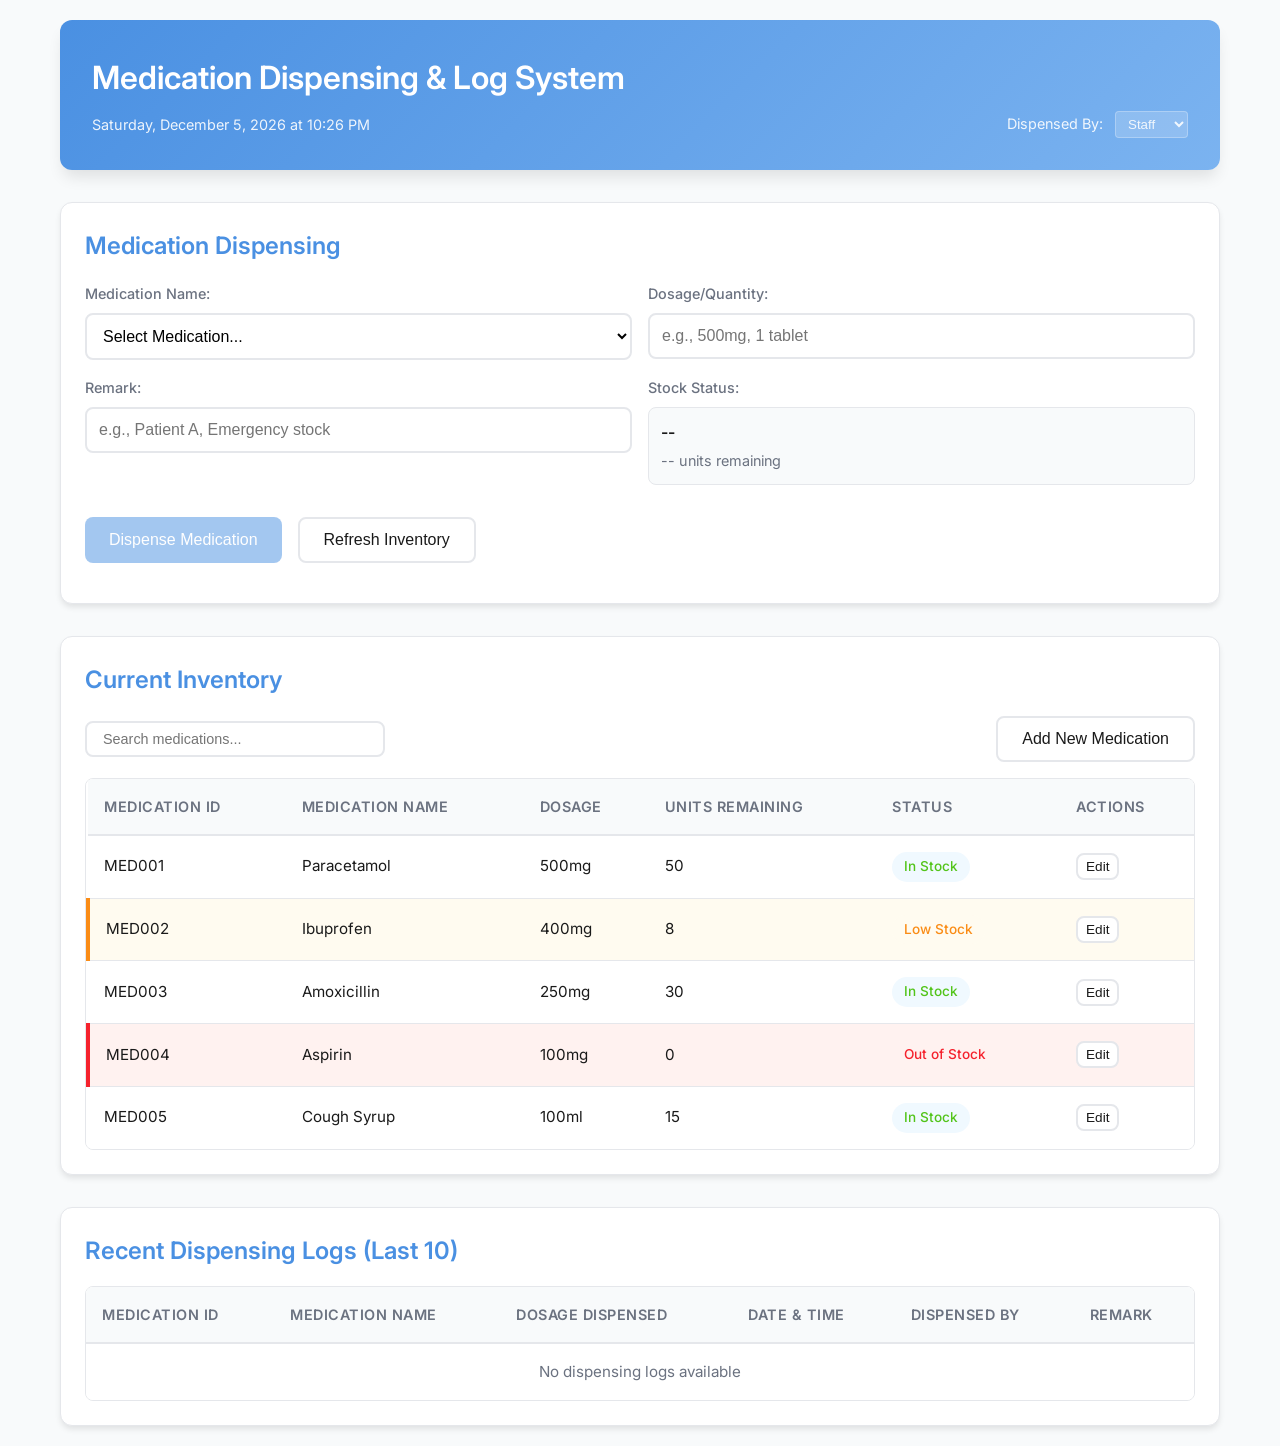
==== index.html @ 560e378d "process 16 17 18 for review" ====
<!DOCTYPE html>
<html lang="en">
<head>
    <meta charset="UTF-8">
    <meta name="viewport" content="width=device-width, initial-scale=1.0">
    <title>Medication Dispensing & Log System</title>
    <link rel="stylesheet" href="styles.css">
    <link href="https://fonts.googleapis.com/css2?family=Inter:wght@300;400;500;600;700&display=swap" rel="stylesheet">
</head>
<body>
    <div class="container">
        <header class="header">
            <h1>Medication Dispensing & Log System</h1>
            <div class="header-info">
                <span id="currentDateTime"></span>
                <span id="currentUser">Dispensed By: <select id="userSelect"><option value="Staff">Staff</option><option value="Intern">Intern</option></select></span>
            </div>
        </header>

        <main class="main-content">
            <section class="dispensing-section">
                <h2>Medication Dispensing</h2>
                <form id="dispensingForm" class="dispensing-form">
                    <div class="form-row">
                        <div class="form-group">
                            <label for="medicationSelect">Medication Name:</label>
                            <select id="medicationSelect" required>
                                <option value="">Select Medication...</option>
                            </select>
                        </div>
                        <div class="form-group">
                            <label for="dosageInput">Dosage/Quantity:</label>
                            <input type="text" id="dosageInput" placeholder="e.g., 500mg, 1 tablet" required>
                        </div>
                    </div>
                    
                    <div class="form-row">
                        <div class="form-group">
                            <label for="remarkInput">Remark:</label>
                            <input type="text" id="remarkInput" placeholder="e.g., Patient A, Emergency stock">
                        </div>
                        <div class="form-group">
                            <label>Stock Status:</label>
                            <div class="stock-info">
                                <span id="stockStatus">--</span>
                                <span id="unitsRemaining" class="units-remaining">-- units remaining</span>
                            </div>
                        </div>
                    </div>
                    
                    <div class="form-actions">
                        <button type="submit" id="dispenseBtn" class="btn btn-primary" disabled>Dispense Medication</button>
                        <button type="button" id="refreshBtn" class="btn btn-secondary">Refresh Inventory</button>
                    </div>
                </form>

                <div id="alertContainer" class="alert-container"></div>
            </section>

            <section class="inventory-section">
                <h2>Current Inventory</h2>
                <div class="inventory-controls">
                    <input type="text" id="inventorySearch" placeholder="Search medications..." class="search-input">
                    <button id="addInventoryBtn" class="btn btn-secondary">Add New Medication</button>
                </div>
                <div class="table-container">
                    <table id="inventoryTable" class="data-table">
                        <thead>
                            <tr>
                                <th>Medication ID</th>
                                <th>Medication Name</th>
                                <th>Dosage</th>
                                <th>Units Remaining</th>
                                <th>Status</th>
                                <th>Actions</th>
                            </tr>
                        </thead>
                        <tbody id="inventoryTableBody">
                        </tbody>
                    </table>
                </div>
            </section>

            <section class="logs-section">
                <h2>Recent Dispensing Logs (Last 10)</h2>
                <div class="table-container">
                    <table id="logsTable" class="data-table">
                        <thead>
                            <tr>
                                <th>Medication ID</th>
                                <th>Medication Name</th>
                                <th>Dosage Dispensed</th>
                                <th>Date & Time</th>
                                <th>Dispensed By</th>
                                <th>Remark</th>
                            </tr>
                        </thead>
                        <tbody id="logsTableBody">
                        </tbody>
                    </table>
                </div>
            </section>
        </main>
    </div>

    <!-- Modal for adding new medication -->
    <div id="addMedicationModal" class="modal">
        <div class="modal-content">
            <span class="close">&times;</span>
            <h3>Add New Medication</h3>
            <form id="addMedicationForm">
                <div class="form-group">
                    <label for="newMedicationName">Medication Name:</label>
                    <input type="text" id="newMedicationName" required>
                </div>
                <div class="form-group">
                    <label for="newMedicationDosage">Dosage:</label>
                    <input type="text" id="newMedicationDosage" placeholder="e.g., 500mg" required>
                </div>
                <div class="form-group">
                    <label for="newMedicationQuantity">Initial Quantity:</label>
                    <input type="number" id="newMedicationQuantity" min="0" required>
                </div>
                <div class="form-actions">
                    <button type="submit" class="btn btn-primary">Add Medication</button>
                    <button type="button" class="btn btn-secondary close-modal">Cancel</button>
                </div>
            </form>
        </div>
    </div>

    <script src="script.js"></script>
</body>
</html>
---- styles.css ----
/* Medical-themed CSS with light blues, whites, and yellow accents */
:root {
    --primary-color: #4A90E2;
    --secondary-color: #7BB3F0;
    --accent-color: #FFD700;
    --success-color: #52C41A;
    --warning-color: #FA8C16;
    --danger-color: #F5222D;
    --background-color: #F8FAFB;
    --surface-color: #FFFFFF;
    --text-primary: #1A1A1A;
    --text-secondary: #6B7280;
    --border-color: #E5E7EB;
    --shadow-sm: 0 1px 2px 0 rgba(0, 0, 0, 0.05);
    --shadow-md: 0 4px 6px -1px rgba(0, 0, 0, 0.1);
    --shadow-lg: 0 10px 15px -3px rgba(0, 0, 0, 0.1);
}

* {
    margin: 0;
    padding: 0;
    box-sizing: border-box;
}

body {
    font-family: 'Inter', -apple-system, BlinkMacSystemFont, 'Segoe UI', Roboto, sans-serif;
    background-color: var(--background-color);
    color: var(--text-primary);
    line-height: 1.6;
}

.container {
    max-width: 1200px;
    margin: 0 auto;
    padding: 20px;
}

/* Header Styles */
.header {
    background: linear-gradient(135deg, var(--primary-color), var(--secondary-color));
    color: white;
    padding: 2rem;
    border-radius: 12px;
    margin-bottom: 2rem;
    box-shadow: var(--shadow-lg);
}

.header h1 {
    font-size: 2rem;
    font-weight: 600;
    margin-bottom: 0.5rem;
}

.header-info {
    display: flex;
    justify-content: space-between;
    align-items: center;
    font-size: 0.9rem;
    opacity: 0.9;
}

#currentUser select {
    background: rgba(255, 255, 255, 0.2);
    border: 1px solid rgba(255, 255, 255, 0.3);
    color: white;
    padding: 4px 8px;
    border-radius: 4px;
    margin-left: 8px;
}

#currentUser select option {
    background: var(--primary-color);
}

/* Main Content Layout */
.main-content {
    display: grid;
    gap: 2rem;
}

/* Section Styles */
.dispensing-section,
.inventory-section,
.logs-section {
    background: var(--surface-color);
    border-radius: 12px;
    padding: 1.5rem;
    box-shadow: var(--shadow-md);
    border: 1px solid var(--border-color);
}

.dispensing-section h2,
.inventory-section h2,
.logs-section h2 {
    color: var(--primary-color);
    font-size: 1.5rem;
    margin-bottom: 1rem;
    font-weight: 600;
}

/* Form Styles */
.dispensing-form {
    display: grid;
    gap: 1rem;
}

.form-row {
    display: grid;
    grid-template-columns: 1fr 1fr;
    gap: 1rem;
}

.form-group {
    display: flex;
    flex-direction: column;
}

.form-group label {
    font-weight: 500;
    margin-bottom: 0.5rem;
    color: var(--text-secondary);
    font-size: 0.9rem;
}

.form-group input,
.form-group select {
    padding: 0.75rem;
    border: 2px solid var(--border-color);
    border-radius: 8px;
    font-size: 1rem;
    transition: all 0.3s ease;
    background: var(--surface-color);
}

.form-group input:focus,
.form-group select:focus {
    outline: none;
    border-color: var(--primary-color);
    box-shadow: 0 0 0 3px rgba(74, 144, 226, 0.1);
}

/* Stock Info Styles */
.stock-info {
    display: flex;
    flex-direction: column;
    padding: 0.75rem;
    background: var(--background-color);
    border-radius: 8px;
    border: 1px solid var(--border-color);
}

#stockStatus {
    font-weight: 600;
    margin-bottom: 0.25rem;
}

.units-remaining {
    font-size: 0.9rem;
    color: var(--text-secondary);
}

.stock-status-available {
    color: var(--success-color);
}

.stock-status-low {
    color: var(--warning-color);
}

.stock-status-out {
    color: var(--danger-color);
}

/* Button Styles */
.form-actions {
    display: flex;
    gap: 1rem;
    margin-top: 1rem;
}

.btn {
    padding: 0.75rem 1.5rem;
    border: none;
    border-radius: 8px;
    font-size: 1rem;
    font-weight: 500;
    cursor: pointer;
    transition: all 0.3s ease;
    display: inline-flex;
    align-items: center;
    justify-content: center;
}

.btn-primary {
    background: var(--primary-color);
    color: white;
}

.btn-primary:hover:not(:disabled) {
    background: #3A7BC8;
    transform: translateY(-1px);
    box-shadow: var(--shadow-md);
}

.btn-secondary {
    background: var(--surface-color);
    color: var(--text-primary);
    border: 2px solid var(--border-color);
}

.btn-secondary:hover {
    background: var(--background-color);
    border-color: var(--primary-color);
}

.btn:disabled {
    opacity: 0.5;
    cursor: not-allowed;
}

/* Alert Styles */
.alert-container {
    margin-top: 1rem;
}

.alert {
    padding: 1rem;
    border-radius: 8px;
    margin-bottom: 0.5rem;
    font-weight: 500;
    animation: slideIn 0.3s ease;
}

.alert-success {
    background: #F0F9FF;
    color: var(--success-color);
    border: 1px solid #B7EB8F;
}

.alert-warning {
    background: #FFFBF0;
    color: var(--warning-color);
    border: 1px solid #FFD591;
}

.alert-danger {
    background: #FFF2F0;
    color: var(--danger-color);
    border: 1px solid #FFCCC7;
}

@keyframes slideIn {
    from {
        opacity: 0;
        transform: translateY(-10px);
    }
    to {
        opacity: 1;
        transform: translateY(0);
    }
}

/* Table Styles */
.inventory-controls {
    display: flex;
    justify-content: space-between;
    align-items: center;
    margin-bottom: 1rem;
    gap: 1rem;
}

.search-input {
    padding: 0.5rem 1rem;
    border: 2px solid var(--border-color);
    border-radius: 8px;
    font-size: 0.9rem;
    width: 300px;
}

.search-input:focus {
    outline: none;
    border-color: var(--primary-color);
}

.table-container {
    overflow-x: auto;
    border-radius: 8px;
    border: 1px solid var(--border-color);
}

.data-table {
    width: 100%;
    border-collapse: collapse;
    background: var(--surface-color);
}

.data-table th {
    background: var(--background-color);
    color: var(--text-secondary);
    font-weight: 600;
    text-align: left;
    padding: 1rem;
    border-bottom: 2px solid var(--border-color);
    font-size: 0.9rem;
    text-transform: uppercase;
    letter-spacing: 0.5px;
}

.data-table td {
    padding: 1rem;
    border-bottom: 1px solid var(--border-color);
    font-size: 0.95rem;
}

.data-table tbody tr:hover {
    background: var(--background-color);
}

.data-table tbody tr:last-child td {
    border-bottom: none;
}

/* Status Badge Styles */
.status-badge {
    padding: 0.25rem 0.75rem;
    border-radius: 20px;
    font-size: 0.85rem;
    font-weight: 500;
    display: inline-block;
}

.status-in-stock {
    background: #F0F9FF;
    color: var(--success-color);
}

.status-low-stock {
    background: #FFFBF0;
    color: var(--warning-color);
}

.status-out-of-stock {
    background: #FFF2F0;
    color: var(--danger-color);
}

/* Modal Styles */
.modal {
    display: none;
    position: fixed;
    z-index: 1000;
    left: 0;
    top: 0;
    width: 100%;
    height: 100%;
    background-color: rgba(0, 0, 0, 0.5);
    animation: fadeIn 0.3s ease;
}

.modal-content {
    background-color: var(--surface-color);
    margin: 10% auto;
    padding: 2rem;
    border-radius: 12px;
    width: 90%;
    max-width: 500px;
    box-shadow: var(--shadow-lg);
    animation: slideDown 0.3s ease;
}

.close {
    color: var(--text-secondary);
    float: right;
    font-size: 28px;
    font-weight: bold;
    cursor: pointer;
    line-height: 1;
}

.close:hover {
    color: var(--text-primary);
}

.modal h3 {
    color: var(--primary-color);
    margin-bottom: 1.5rem;
}

/* Responsive Design */
@media (max-width: 768px) {
    .container {
        padding: 10px;
    }
    
    .header {
        padding: 1.5rem;
    }
    
    .header h1 {
        font-size: 1.5rem;
    }
    
    .header-info {
        flex-direction: column;
        gap: 0.5rem;
        align-items: flex-start;
    }
    
    .form-row {
        grid-template-columns: 1fr;
    }
    
    .form-actions {
        flex-direction: column;
    }
    
    .inventory-controls {
        flex-direction: column;
        align-items: stretch;
    }
    
    .search-input {
        width: 100%;
    }
    
    .table-container {
        font-size: 0.85rem;
    }
    
    .data-table th,
    .data-table td {
        padding: 0.5rem;
    }
}

/* Animations */
@keyframes fadeIn {
    from { opacity: 0; }
    to { opacity: 1; }
}

@keyframes slideDown {
    from {
        opacity: 0;
        transform: translateY(-50px);
    }
    to {
        opacity: 1;
        transform: translateY(0);
    }
}

/* Low Stock Highlight */
.low-stock-row {
    background: #FFFBF0 !important;
    border-left: 4px solid var(--warning-color);
}

.out-of-stock-row {
    background: #FFF2F0 !important;
    border-left: 4px solid var(--danger-color);
}
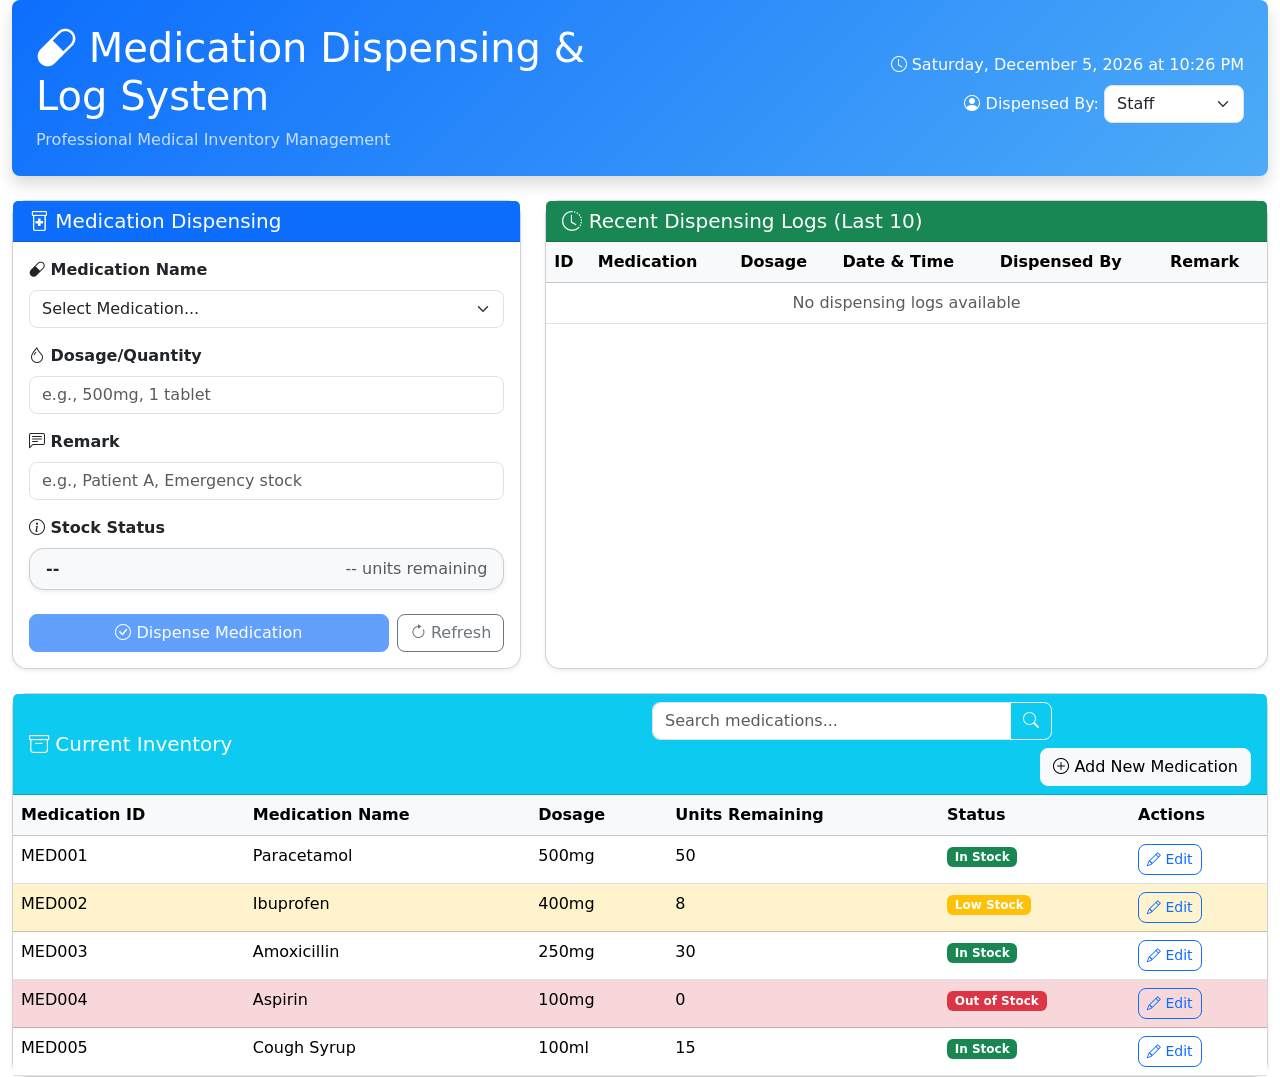
==== commit 03137f45: "restructured code" ====
--- a/index.html
+++ b/index.html
@@ -4,131 +4,270 @@
     <meta charset="UTF-8">
     <meta name="viewport" content="width=device-width, initial-scale=1.0">
     <title>Medication Dispensing & Log System</title>
-    <link rel="stylesheet" href="styles.css">
-    <link href="https://fonts.googleapis.com/css2?family=Inter:wght@300;400;500;600;700&display=swap" rel="stylesheet">
+    
+    <!-- Bootstrap CSS -->
+    <link href="https://cdn.jsdelivr.net/npm/bootstrap@5.3.0/dist/css/bootstrap.min.css" rel="stylesheet">
+    <!-- Bootstrap Icons -->
+    <link rel="stylesheet" href="https://cdn.jsdelivr.net/npm/bootstrap-icons@1.11.0/font/bootstrap-icons.css">
+    
+    <style>
+        .header-gradient {
+            background: linear-gradient(135deg, #0d6efd, #4dabf7);
+        }
+        .stock-status-available { color: #198754; }
+        .stock-status-low { color: #fd7e14; }
+        .stock-status-out { color: #dc3545; }
+        .table-hover tbody tr:hover { background-color: rgba(13, 110, 253, 0.05); }
+        .modal-content { border-radius: 15px; }
+        .card { border-radius: 15px; box-shadow: 0 0.125rem 0.25rem rgba(0, 0, 0, 0.075); }
+        .btn { border-radius: 8px; }
+        .form-control, .form-select { border-radius: 8px; }
+        .alert { border-radius: 10px; }
+    </style>
 </head>
 <body>
-    <div class="container">
-        <header class="header">
-            <h1>Medication Dispensing & Log System</h1>
-            <div class="header-info">
-                <span id="currentDateTime"></span>
-                <span id="currentUser">Dispensed By: <select id="userSelect"><option value="Staff">Staff</option><option value="Intern">Intern</option></select></span>
+    <div class="container-fluid">
+        <!-- Header -->
+        <header class="header-gradient text-white p-4 mb-4 rounded-3 shadow">
+            <div class="row align-items-center">
+                <div class="col-md-6">
+                    <h1 class="mb-2">
+                        <i class="bi bi-capsule"></i> Medication Dispensing & Log System
+                    </h1>
+                    <p class="mb-0 opacity-75">Professional Medical Inventory Management</p>
+                </div>
+                <div class="col-md-6 text-md-end">
+                    <div class="mb-2">
+                        <i class="bi bi-clock"></i> <span id="currentDateTime"></span>
+                    </div>
+                    <div>
+                        <i class="bi bi-person-circle"></i> 
+                        Dispensed By: 
+                        <select id="userSelect" class="form-select d-inline-block w-auto">
+                            <option value="Staff">Staff</option>
+                            <option value="Intern">Intern</option>
+                            <option value="Pharmacist">Pharmacist</option>
+                            <option value="Nurse">Nurse</option>
+                        </select>
+                    </div>
+                </div>
             </div>
         </header>
 
-        <main class="main-content">
-            <section class="dispensing-section">
-                <h2>Medication Dispensing</h2>
-                <form id="dispensingForm" class="dispensing-form">
-                    <div class="form-row">
-                        <div class="form-group">
-                            <label for="medicationSelect">Medication Name:</label>
-                            <select id="medicationSelect" required>
-                                <option value="">Select Medication...</option>
-                            </select>
-                        </div>
-                        <div class="form-group">
-                            <label for="dosageInput">Dosage/Quantity:</label>
-                            <input type="text" id="dosageInput" placeholder="e.g., 500mg, 1 tablet" required>
-                        </div>
-                    </div>
-                    
-                    <div class="form-row">
-                        <div class="form-group">
-                            <label for="remarkInput">Remark:</label>
-                            <input type="text" id="remarkInput" placeholder="e.g., Patient A, Emergency stock">
-                        </div>
-                        <div class="form-group">
-                            <label>Stock Status:</label>
-                            <div class="stock-info">
-                                <span id="stockStatus">--</span>
-                                <span id="unitsRemaining" class="units-remaining">-- units remaining</span>
-                            </div>
-                        </div>
-                    </div>
-                    
-                    <div class="form-actions">
-                        <button type="submit" id="dispenseBtn" class="btn btn-primary" disabled>Dispense Medication</button>
-                        <button type="button" id="refreshBtn" class="btn btn-secondary">Refresh Inventory</button>
-                    </div>
-                </form>
-
-                <div id="alertContainer" class="alert-container"></div>
+        <!-- Alert Container -->
+        <div id="alertContainer" class="mb-3"></div>
+
+        <!-- Main Content -->
+        <main class="row">
+            <!-- Dispensing Section -->
+            <section class="col-lg-5 mb-4">
+                <div class="card h-100">
+                    <div class="card-header bg-primary text-white">
+                        <h5 class="mb-0">
+                            <i class="bi bi-prescription2"></i> Medication Dispensing
+                        </h5>
+                    </div>
+                    <div class="card-body">
+                        <form id="dispensingForm">
+                            <div class="mb-3">
+                                <label for="medicationSelect" class="form-label fw-semibold">
+                                    <i class="bi bi-capsule"></i> Medication Name
+                                </label>
+                                <select id="medicationSelect" class="form-select" required>
+                                    <option value="">Select Medication...</option>
+                                </select>
+                            </div>
+                            
+                            <div class="mb-3">
+                                <label for="dosageInput" class="form-label fw-semibold">
+                                    <i class="bi bi-droplet"></i> Dosage/Quantity
+                                </label>
+                                <input type="text" id="dosageInput" class="form-control" 
+                                       placeholder="e.g., 500mg, 1 tablet" required>
+                            </div>
+                            
+                            <div class="mb-3">
+                                <label for="remarkInput" class="form-label fw-semibold">
+                                    <i class="bi bi-chat-left-text"></i> Remark
+                                </label>
+                                <input type="text" id="remarkInput" class="form-control" 
+                                       placeholder="e.g., Patient A, Emergency stock">
+                            </div>
+                            
+                            <div class="mb-4">
+                                <label class="form-label fw-semibold">
+                                    <i class="bi bi-info-circle"></i> Stock Status
+                                </label>
+                                <div class="card bg-light">
+                                    <div class="card-body py-2">
+                                        <div class="d-flex justify-content-between align-items-center">
+                                            <span id="stockStatus" class="fw-bold">--</span>
+                                            <span id="unitsRemaining" class="text-muted">-- units remaining</span>
+                                        </div>
+                                    </div>
+                                </div>
+                            </div>
+                            
+                            <div class="d-grid gap-2 d-md-flex">
+                                <button type="submit" id="dispenseBtn" class="btn btn-primary flex-fill" disabled>
+                                    <i class="bi bi-check-circle"></i> Dispense Medication
+                                </button>
+                                <button type="button" id="refreshBtn" class="btn btn-outline-secondary">
+                                    <i class="bi bi-arrow-clockwise"></i> Refresh
+                                </button>
+                            </div>
+                        </form>
+                    </div>
+                </div>
             </section>
 
-            <section class="inventory-section">
-                <h2>Current Inventory</h2>
-                <div class="inventory-controls">
-                    <input type="text" id="inventorySearch" placeholder="Search medications..." class="search-input">
-                    <button id="addInventoryBtn" class="btn btn-secondary">Add New Medication</button>
-                </div>
-                <div class="table-container">
-                    <table id="inventoryTable" class="data-table">
-                        <thead>
-                            <tr>
-                                <th>Medication ID</th>
-                                <th>Medication Name</th>
-                                <th>Dosage</th>
-                                <th>Units Remaining</th>
-                                <th>Status</th>
-                                <th>Actions</th>
-                            </tr>
-                        </thead>
-                        <tbody id="inventoryTableBody">
-                        </tbody>
-                    </table>
-                </div>
-            </section>
-
-            <section class="logs-section">
-                <h2>Recent Dispensing Logs (Last 10)</h2>
-                <div class="table-container">
-                    <table id="logsTable" class="data-table">
-                        <thead>
-                            <tr>
-                                <th>Medication ID</th>
-                                <th>Medication Name</th>
-                                <th>Dosage Dispensed</th>
-                                <th>Date & Time</th>
-                                <th>Dispensed By</th>
-                                <th>Remark</th>
-                            </tr>
-                        </thead>
-                        <tbody id="logsTableBody">
-                        </tbody>
-                    </table>
+            <!-- Recent Logs Section -->
+            <section class="col-lg-7 mb-4">
+                <div class="card h-100">
+                    <div class="card-header bg-success text-white">
+                        <h5 class="mb-0">
+                            <i class="bi bi-clock-history"></i> Recent Dispensing Logs (Last 10)
+                        </h5>
+                    </div>
+                    <div class="card-body p-0">
+                        <div class="table-responsive">
+                            <table id="logsTable" class="table table-hover mb-0">
+                                <thead class="table-light">
+                                    <tr>
+                                        <th>ID</th>
+                                        <th>Medication</th>
+                                        <th>Dosage</th>
+                                        <th>Date & Time</th>
+                                        <th>Dispensed By</th>
+                                        <th>Remark</th>
+                                    </tr>
+                                </thead>
+                                <tbody id="logsTableBody">
+                                </tbody>
+                            </table>
+                        </div>
+                    </div>
                 </div>
             </section>
         </main>
+
+        <!-- Inventory Section -->
+        <section class="row">
+            <div class="col-12">
+                <div class="card">
+                    <div class="card-header bg-info text-white">
+                        <div class="row align-items-center">
+                            <div class="col-md-6">
+                                <h5 class="mb-0">
+                                    <i class="bi bi-archive"></i> Current Inventory
+                                </h5>
+                            </div>
+                            <div class="col-md-6 text-md-end">
+                                <div class="input-group" style="max-width: 400px;">
+                                    <input type="text" id="inventorySearch" class="form-control" 
+                                           placeholder="Search medications...">
+                                    <button class="btn btn-outline-light" type="button">
+                                        <i class="bi bi-search"></i>
+                                    </button>
+                                </div>
+                                <button id="addInventoryBtn" class="btn btn-light mt-2">
+                                    <i class="bi bi-plus-circle"></i> Add New Medication
+                                </button>
+                            </div>
+                        </div>
+                    </div>
+                    <div class="card-body p-0">
+                        <div class="table-responsive">
+                            <table id="inventoryTable" class="table table-hover mb-0">
+                                <thead class="table-light">
+                                    <tr>
+                                        <th>Medication ID</th>
+                                        <th>Medication Name</th>
+                                        <th>Dosage</th>
+                                        <th>Units Remaining</th>
+                                        <th>Status</th>
+                                        <th>Actions</th>
+                                    </tr>
+                                </thead>
+                                <tbody id="inventoryTableBody">
+                                </tbody>
+                            </table>
+                        </div>
+                    </div>
+                </div>
+            </div>
+        </section>
     </div>
 
-    <!-- Modal for adding new medication -->
-    <div id="addMedicationModal" class="modal">
-        <div class="modal-content">
-            <span class="close">&times;</span>
-            <h3>Add New Medication</h3>
-            <form id="addMedicationForm">
-                <div class="form-group">
-                    <label for="newMedicationName">Medication Name:</label>
-                    <input type="text" id="newMedicationName" required>
-                </div>
-                <div class="form-group">
-                    <label for="newMedicationDosage">Dosage:</label>
-                    <input type="text" id="newMedicationDosage" placeholder="e.g., 500mg" required>
-                </div>
-                <div class="form-group">
-                    <label for="newMedicationQuantity">Initial Quantity:</label>
-                    <input type="number" id="newMedicationQuantity" min="0" required>
-                </div>
-                <div class="form-actions">
-                    <button type="submit" class="btn btn-primary">Add Medication</button>
-                    <button type="button" class="btn btn-secondary close-modal">Cancel</button>
-                </div>
-            </form>
+    <!-- Add Medication Modal -->
+    <div class="modal fade" id="addMedicationModal" tabindex="-1">
+        <div class="modal-dialog modal-dialog-centered">
+            <div class="modal-content">
+                <div class="modal-header bg-primary text-white">
+                    <h5 class="modal-title">
+                        <i class="bi bi-plus-circle"></i> Add New Medication
+                    </h5>
+                    <button type="button" class="btn-close btn-close-white" data-bs-dismiss="modal"></button>
+                </div>
+                <div class="modal-body">
+                    <form id="addMedicationForm">
+                        <div class="mb-3">
+                            <label for="newMedicationName" class="form-label fw-semibold">Medication Name</label>
+                            <input type="text" id="newMedicationName" class="form-control" required>
+                        </div>
+                        <div class="mb-3">
+                            <label for="newMedicationDosage" class="form-label fw-semibold">Dosage</label>
+                            <input type="text" id="newMedicationDosage" class="form-control" 
+                                   placeholder="e.g., 500mg" required>
+                        </div>
+                        <div class="mb-3">
+                            <label for="newMedicationQuantity" class="form-label fw-semibold">Initial Quantity</label>
+                            <input type="number" id="newMedicationQuantity" class="form-control" 
+                                   min="0" required>
+                        </div>
+                    </form>
+                </div>
+                <div class="modal-footer">
+                    <button type="button" class="btn btn-secondary" data-bs-dismiss="modal">
+                        <i class="bi bi-x-circle"></i> Cancel
+                    </button>
+                    <button type="submit" form="addMedicationForm" class="btn btn-primary">
+                        <i class="bi bi-check-circle"></i> Add Medication
+                    </button>
+                </div>
+            </div>
         </div>
     </div>
 
-    <script src="script.js"></script>
+    <!-- Bootstrap JS Bundle -->
+    <script src="https://cdn.jsdelivr.net/npm/bootstrap@5.3.0/dist/js/bootstrap.bundle.min.js"></script>
+    
+    <!-- Models -->
+    <script src="models/InventoryModel.js"></script>
+    <script src="models/LogsModel.js"></script>
+    
+    <!-- Controller -->
+    <script src="controllers/MedicationController.js"></script>
+    
+    <!-- Initialize Application -->
+    <script>
+        // Initialize the medication controller when DOM is loaded
+        document.addEventListener('DOMContentLoaded', () => {
+            window.medicationController = new MedicationController();
+            
+            // Initialize Bootstrap modals
+            const addMedicationModal = new bootstrap.Modal(document.getElementById('addMedicationModal'));
+            
+            // Override modal show/hide methods
+            medicationController.showAddMedicationModal = () => {
+                addMedicationModal.show();
+            };
+            
+            medicationController.hideModal = () => {
+                addMedicationModal.hide();
+                document.getElementById('addMedicationForm').reset();
+            };
+        });
+    </script>
 </body>
 </html>
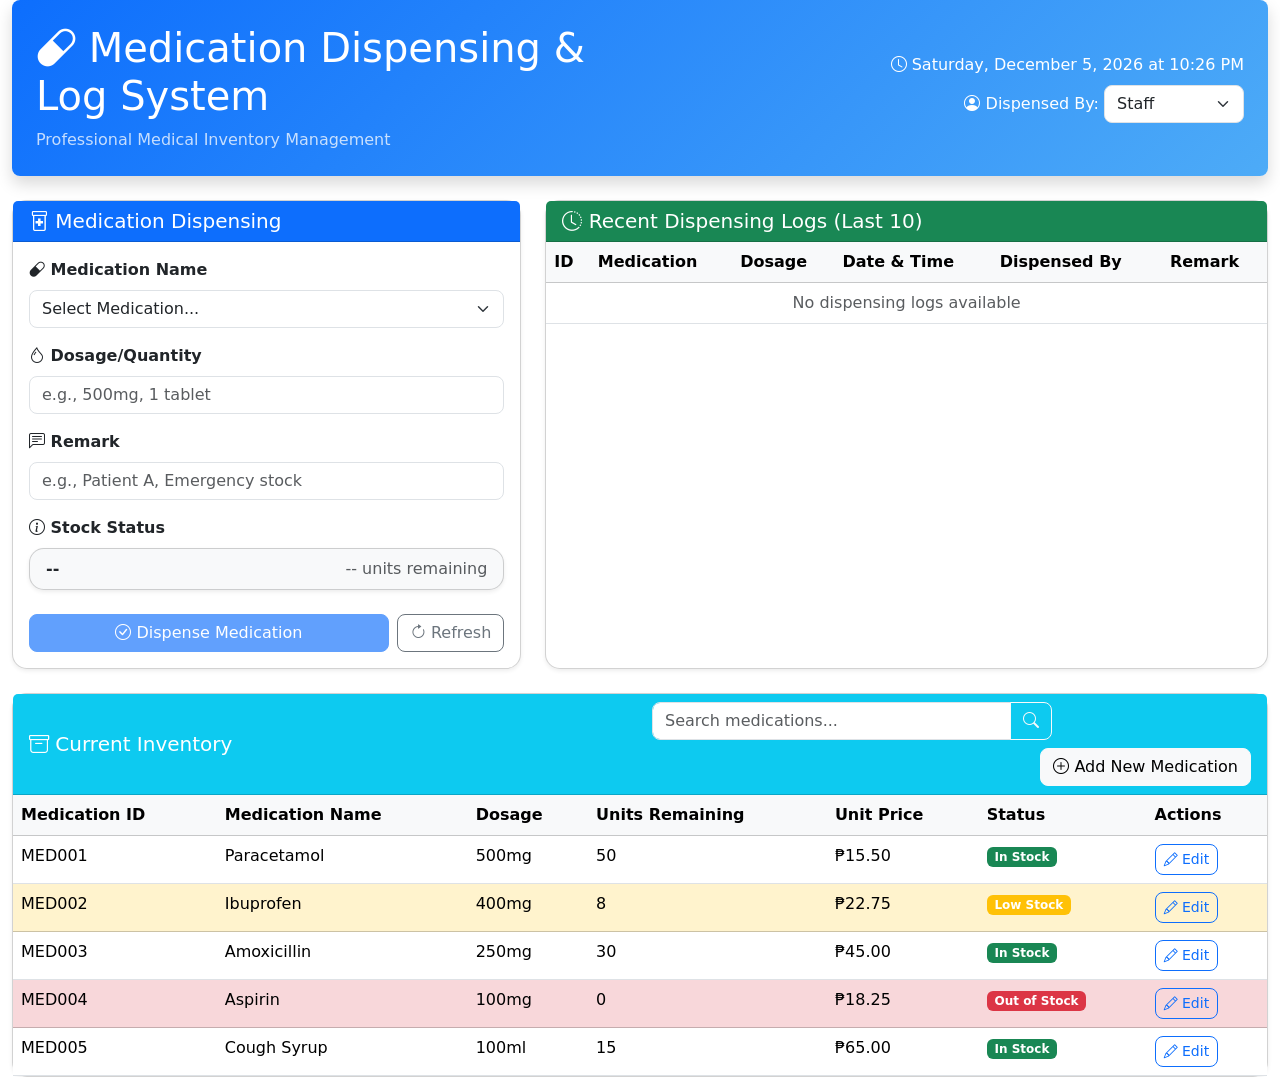
==== commit 266c25f8: "restructured code with client payables" ====
--- a/index.html
+++ b/index.html
@@ -185,6 +185,7 @@
                                         <th>Medication Name</th>
                                         <th>Dosage</th>
                                         <th>Units Remaining</th>
+                                        <th>Unit Price</th>
                                         <th>Status</th>
                                         <th>Actions</th>
                                     </tr>
@@ -239,12 +240,176 @@
         </div>
     </div>
 
+    <!-- Checkout Modal -->
+    <div class="modal fade" id="checkoutModal" tabindex="-1" data-bs-backdrop="static">
+        <div class="modal-dialog modal-xl">
+            <div class="modal-content">
+                <div class="modal-header bg-success text-white">
+                    <h5 class="modal-title">
+                        <i class="bi bi-cash-stack"></i> Customer Checkout & Total Payables
+                    </h5>
+                    <button type="button" class="btn-close btn-close-white" data-bs-dismiss="modal"></button>
+                </div>
+                <div class="modal-body p-0">
+                    <div class="row g-0">
+                        <!-- Left Side - Item Details -->
+                        <div class="col-lg-7 border-end">
+                            <div class="p-4">
+                                <h6 class="mb-3">
+                                    <i class="bi bi-receipt"></i> Itemized Summary
+                                </h6>
+                                
+                                <!-- Customer Info -->
+                                <div class="row mb-3">
+                                    <div class="col-md-6">
+                                        <label class="form-label fw-semibold">Customer Name</label>
+                                        <input type="text" id="customerName" class="form-control" 
+                                               placeholder="Enter customer name" 
+                                               onchange="medicationController.setCustomerName(this.value)">
+                                    </div>
+                                    <div class="col-md-6">
+                                        <label class="form-label fw-semibold">Discount Type</label>
+                                        <div class="btn-group w-100" role="group">
+                                            <button type="button" class="btn btn-outline-primary discount-btn" 
+                                                    id="regularDiscount" onclick="medicationController.applyDiscount(null)">
+                                                Regular
+                                            </button>
+                                            <button type="button" class="btn btn-outline-primary discount-btn" 
+                                                    id="seniorDiscount" onclick="medicationController.applyDiscount('senior')">
+                                                Senior (20%)
+                                            </button>
+                                            <button type="button" class="btn btn-outline-primary discount-btn" 
+                                                    id="pwdDiscount" onclick="medicationController.applyDiscount('pwd')">
+                                                PWD (20%)
+                                            </button>
+                                        </div>
+                                    </div>
+                                </div>
+
+                                <!-- Items Table -->
+                                <div class="table-responsive">
+                                    <table class="table table-sm">
+                                        <thead class="table-light">
+                                            <tr>
+                                                <th>Product Name</th>
+                                                <th>Dosage</th>
+                                                <th>Quantity</th>
+                                                <th>Unit Price</th>
+                                                <th>Subtotal</th>
+                                                <th>Action</th>
+                                            </tr>
+                                        </thead>
+                                        <tbody id="checkoutItemsBody">
+                                        </tbody>
+                                    </table>
+                                </div>
+                            </div>
+                        </div>
+
+                        <!-- Right Side - Receipt Style View -->
+                        <div class="col-lg-5">
+                            <div class="p-4 bg-light h-100">
+                                <div class="receipt-style">
+                                    <h6 class="text-center mb-4">
+                                        <i class="bi bi-receipt-cutoff"></i> PAYMENT SUMMARY
+                                    </h6>
+                                    
+                                    <!-- Totals Breakdown -->
+                                    <div class="mb-4">
+                                        <div class="d-flex justify-content-between mb-2">
+                                            <span>Subtotal:</span>
+                                            <span id="checkoutSubtotal" class="fw-semibold">₱0.00</span>
+                                        </div>
+                                        <div class="d-flex justify-content-between mb-2">
+                                            <span>Discount:</span>
+                                            <span id="checkoutDiscount" class="text-danger">-₱0.00</span>
+                                        </div>
+                                        <div class="d-flex justify-content-between mb-2">
+                                            <span>VAT (12%):</span>
+                                            <span id="checkoutVAT" class="fw-semibold">₱0.00</span>
+                                        </div>
+                                        <hr>
+                                        <div class="d-flex justify-content-between">
+                                            <span class="fs-5 fw-bold">TOTAL AMOUNT:</span>
+                                            <span id="checkoutTotalDisplay" class="display-6 fw-bold text-primary">₱0.00</span>
+                                        </div>
+                                    </div>
+
+                                    <!-- Payment Method Selection -->
+                                    <div class="mb-4">
+                                        <label class="form-label fw-semibold">Payment Method</label>
+                                        <div class="d-grid gap-2">
+                                            <button type="button" class="btn btn-outline-success" 
+                                                    onclick="medicationController.setPaymentMethod('cash')">
+                                                <i class="bi bi-cash"></i> Cash
+                                            </button>
+                                            <button type="button" class="btn btn-outline-success" 
+                                                    onclick="medicationController.setPaymentMethod('credit_card')">
+                                                <i class="bi bi-credit-card"></i> Credit Card
+                                            </button>
+                                            <button type="button" class="btn btn-outline-success" 
+                                                    onclick="medicationController.setPaymentMethod('insurance')">
+                                                <i class="bi bi-shield-check"></i> Insurance Claim
+                                            </button>
+                                        </div>
+                                    </div>
+
+                                    <!-- Payment Specific Fields -->
+                                    <div id="cashPaymentFields" style="display: none;" class="mb-4">
+                                        <label class="form-label fw-semibold">Cash Received</label>
+                                        <input type="number" id="cashReceived" class="form-control" 
+                                               placeholder="Enter amount received" step="0.01">
+                                        <small class="text-muted">Enter the cash amount received from customer</small>
+                                    </div>
+
+                                    <div id="cardPaymentFields" style="display: none;" class="mb-4">
+                                        <label class="form-label fw-semibold">Card Details</label>
+                                        <input type="text" class="form-control mb-2" placeholder="Card Number">
+                                        <input type="text" class="form-control mb-2" placeholder="Cardholder Name">
+                                        <div class="row">
+                                            <div class="col-6">
+                                                <input type="text" class="form-control" placeholder="MM/YY">
+                                            </div>
+                                            <div class="col-6">
+                                                <input type="text" class="form-control" placeholder="CVV">
+                                            </div>
+                                        </div>
+                                    </div>
+
+                                    <div id="insurancePaymentFields" style="display: none;" class="mb-4">
+                                        <label class="form-label fw-semibold">Insurance Details</label>
+                                        <input type="text" class="form-control mb-2" placeholder="Insurance Provider">
+                                        <input type="text" class="form-control mb-2" placeholder="Policy Number">
+                                        <input type="text" class="form-control" placeholder="Member ID">
+                                    </div>
+
+                                    <!-- Action Buttons -->
+                                    <div class="d-grid gap-2">
+                                        <button type="button" class="btn btn-success btn-lg" 
+                                                onclick="medicationController.completeTransaction()">
+                                            <i class="bi bi-check-circle"></i> Complete Transaction & Print Receipt
+                                        </button>
+                                        <button type="button" class="btn btn-outline-danger" 
+                                                onclick="medicationController.cancelCheckout()">
+                                            <i class="bi bi-x-circle"></i> Cancel Transaction
+                                        </button>
+                                    </div>
+                                </div>
+                            </div>
+                        </div>
+                    </div>
+                </div>
+            </div>
+        </div>
+    </div>
+
     <!-- Bootstrap JS Bundle -->
     <script src="https://cdn.jsdelivr.net/npm/bootstrap@5.3.0/dist/js/bootstrap.bundle.min.js"></script>
     
     <!-- Models -->
     <script src="models/InventoryModel.js"></script>
     <script src="models/LogsModel.js"></script>
+    <script src="models/CheckoutModel.js"></script>
     
     <!-- Controller -->
     <script src="controllers/MedicationController.js"></script>
